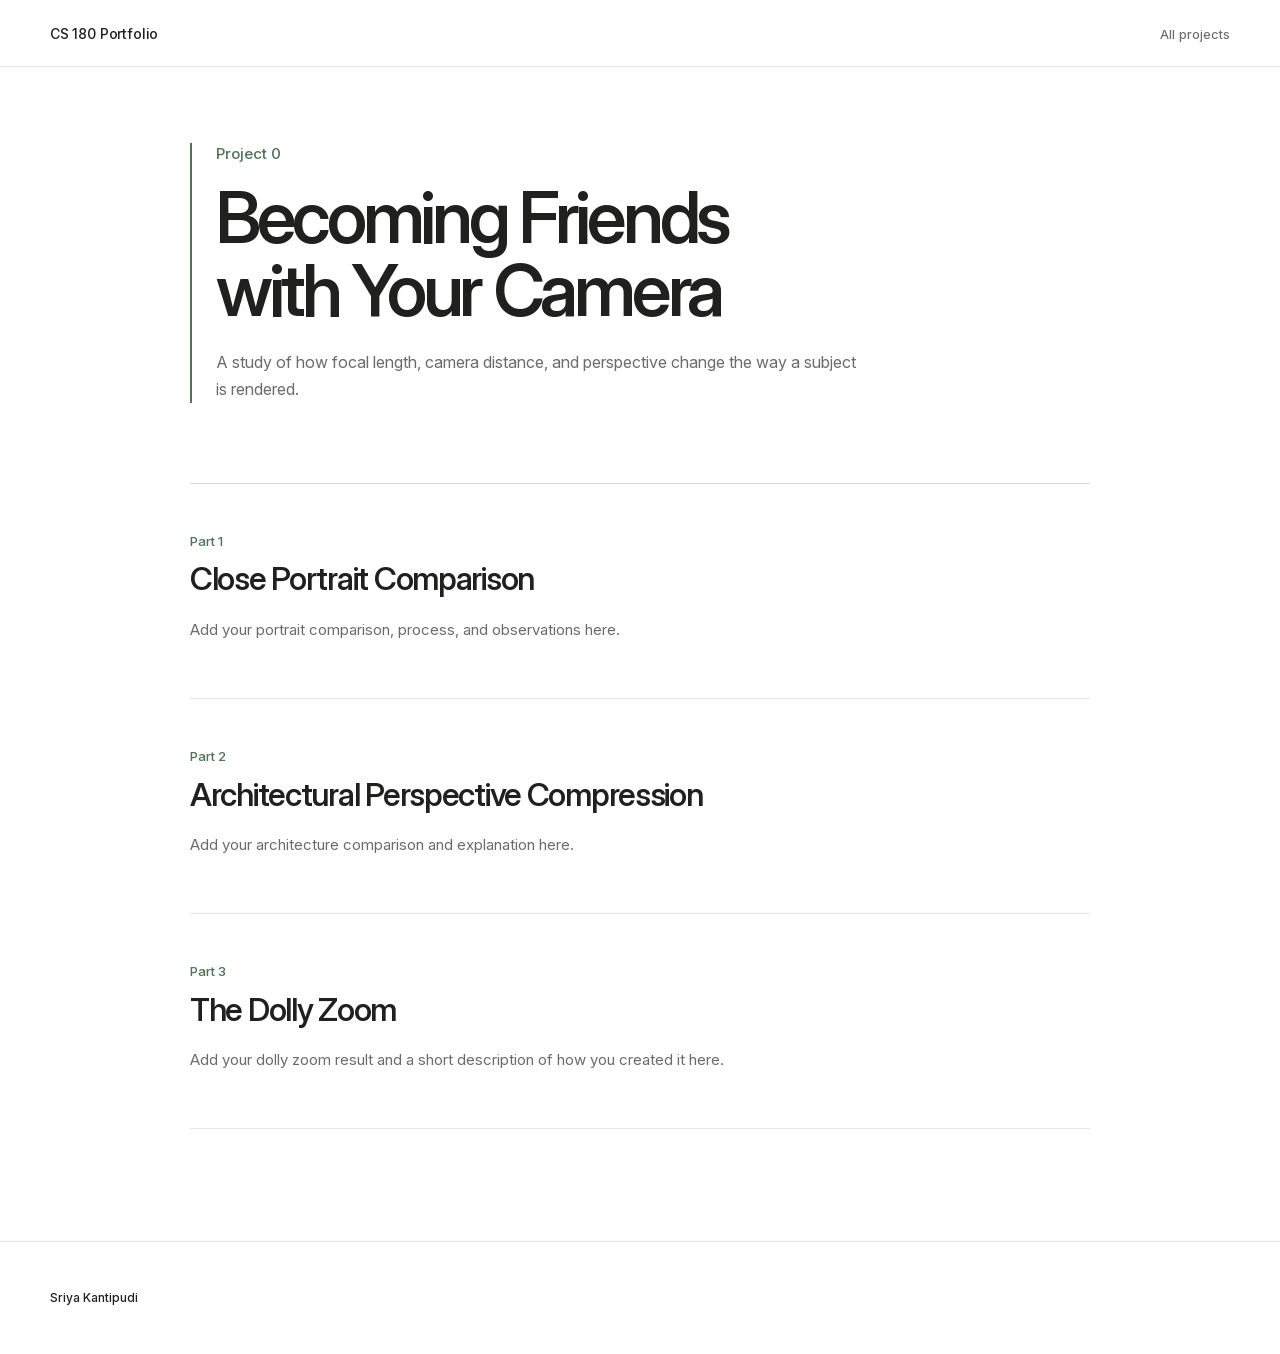
==== 0/index.html @ 3a8ed4e8 "website design" ====
<!doctype html>
<html lang="en">
<head>
    <meta charset="utf-8">
    <meta name="viewport" content="width=device-width, initial-scale=1">
    <meta name="description" content="Project 0: Becoming Friends with Your Camera by Sriya Kantipudi.">
    <meta name="theme-color" content="#ffffff">
    <title>Project 0: Becoming Friends with Your Camera</title>
    <link rel="stylesheet" href="../project.css">
</head>
<body>
    <header class="site-header">
        <div class="container nav-inner">
            <a class="wordmark" href="../">CS 180 Portfolio</a>
            <nav aria-label="Primary navigation">
                <a class="nav-link" href="../#projects">All projects</a>
            </nav>
        </div>
    </header>

    <main class="project-page">
        <header class="project-header">
            <p class="project-number">Project 0</p>
            <h1>Becoming Friends with Your Camera</h1>
            <p class="project-intro">A study of how focal length, camera distance, and perspective change the way a subject is rendered.</p>
        </header>

        <div class="project-content">
            <section class="project-section" aria-labelledby="part-one-title">
                <p class="section-label">Part 1</p>
                <h2 id="part-one-title">Close Portrait Comparison</h2>
                <p>Add your portrait comparison, process, and observations here.</p>

                <!-- Example image markup:
                <div class="media-grid">
                    <figure class="media-block">
                        <img src="./media/close-up.jpg" alt="Describe the close portrait">
                        <figcaption>Close portrait and camera settings.</figcaption>
                    </figure>
                    <figure class="media-block">
                        <img src="./media/zoomed-in.jpg" alt="Describe the zoomed portrait">
                        <figcaption>Zoomed portrait and camera settings.</figcaption>
                    </figure>
                </div>
                -->
            </section>

            <section class="project-section" aria-labelledby="part-two-title">
                <p class="section-label">Part 2</p>
                <h2 id="part-two-title">Architectural Perspective Compression</h2>
                <p>Add your architecture comparison and explanation here.</p>

                <!-- Add images with the media-grid and media-block classes shown above. -->
            </section>

            <section class="project-section" aria-labelledby="part-three-title">
                <p class="section-label">Part 3</p>
                <h2 id="part-three-title">The Dolly Zoom</h2>
                <p>Add your dolly zoom result and a short description of how you created it here.</p>

                <!-- Video example:
                <figure class="media-block">
                    <video controls preload="metadata">
                        <source src="./media/dolly-zoom.mp4" type="video/mp4">
                    </video>
                    <figcaption>Final dolly zoom sequence.</figcaption>
                </figure>
                -->
            </section>
        </div>
    </main>

    <footer class="site-footer">
        <div class="container footer-inner">
            <p>Sriya Kantipudi</p>
        </div>
    </footer>
</body>
</html>
---- project.css ----
@font-face {
    font-family: "Inter";
    src: url("./assets/InterVariable.woff2") format("woff2");
    font-style: normal;
    font-weight: 100 900;
    font-display: swap;
}

:root {
    color-scheme: light;
    --page: #ffffff;
    --surface: #fafbf9;
    --ink: #20211f;
    --muted: #696c67;
    --line: #e3e6e1;
    --line-strong: #d3d8d1;
    --sage: #4f7458;
    --sage-dark: #385740;
    --radius: 8px;
    --container: 1180px;
    font-synthesis: none;
}

* {
    box-sizing: border-box;
}

html {
    scroll-behavior: smooth;
}

body {
    min-width: 320px;
    margin: 0;
    background: var(--page);
    color: var(--ink);
    font-family: "Inter", -apple-system, BlinkMacSystemFont, "Segoe UI", sans-serif;
    -webkit-font-smoothing: antialiased;
    text-rendering: optimizeLegibility;
}

a {
    color: inherit;
}

img {
    display: block;
    max-width: 100%;
}

:focus-visible {
    outline: 3px solid var(--sage);
    outline-offset: 3px;
}

.container {
    width: min(100% - 48px, var(--container));
    margin-inline: auto;
}

.site-header {
    border-bottom: 1px solid var(--line);
    background: var(--page);
}

.nav-inner {
    min-height: 66px;
    display: flex;
    align-items: center;
    justify-content: space-between;
    gap: 32px;
}

.wordmark,
.nav-link {
    text-decoration: none;
}

.wordmark {
    font-size: 0.875rem;
    font-weight: 500;
    letter-spacing: -0.012em;
}

.nav-link {
    padding-block: 5px;
    border-bottom: 1px solid transparent;
    color: var(--muted);
    font-size: 0.8125rem;
    font-weight: 450;
    transition: color 140ms ease, border-color 140ms ease;
}

.nav-link:hover {
    color: var(--sage-dark);
    border-color: currentColor;
}

.project-page {
    width: min(100% - 48px, 900px);
    margin-inline: auto;
    padding-block: 76px 112px;
}

.project-header {
    max-width: 780px;
    padding-left: 24px;
    border-left: 2px solid var(--sage);
}

.project-number {
    margin: 0 0 16px;
    color: var(--sage);
    font-size: 0.9375rem;
    line-height: 1.4;
    font-weight: 520;
}

h1,
h2,
p,
figure {
    margin-top: 0;
}

h1 {
    max-width: 700px;
    margin-bottom: 22px;
    font-size: clamp(2.65rem, 6vw, 4.5rem);
    line-height: 1.02;
    letter-spacing: -0.06em;
    font-weight: 560;
    text-wrap: balance;
}

.project-intro {
    max-width: 650px;
    margin-bottom: 0;
    color: var(--muted);
    font-size: 1rem;
    line-height: 1.7;
}

.project-content {
    margin-top: 80px;
    border-top: 1px solid var(--line-strong);
}

.project-section {
    padding-block: 48px 56px;
    border-bottom: 1px solid var(--line);
}

.section-label {
    margin-bottom: 10px;
    color: var(--sage);
    font-size: 0.8125rem;
    line-height: 1.4;
    font-weight: 520;
}

h2 {
    max-width: 700px;
    margin-bottom: 18px;
    font-size: clamp(1.55rem, 3vw, 2rem);
    line-height: 1.2;
    letter-spacing: -0.04em;
    font-weight: 550;
}

.project-section > p:not(.section-label) {
    max-width: 680px;
    margin-bottom: 0;
    color: var(--muted);
    font-size: 0.9375rem;
    line-height: 1.7;
}

.media-grid {
    display: grid;
    grid-template-columns: repeat(2, minmax(0, 1fr));
    gap: 18px;
    margin-top: 28px;
}

.media-block {
    margin-bottom: 0;
}

.media-block img,
.media-block video {
    width: 100%;
    border: 1px solid var(--line-strong);
    border-radius: var(--radius);
    background: var(--surface);
}

.media-block figcaption {
    margin-top: 10px;
    color: var(--muted);
    font-size: 0.75rem;
    line-height: 1.55;
}

.site-footer {
    border-top: 1px solid var(--line);
}

.footer-inner {
    min-height: 112px;
    display: flex;
    align-items: center;
    color: var(--ink);
    font-size: 0.75rem;
    line-height: 1.5;
    font-weight: 500;
}

.footer-inner p {
    margin-bottom: 0;
}

@media (max-width: 640px) {
    .container,
    .project-page {
        width: min(100% - 32px, var(--container));
    }

    .nav-inner {
        min-height: 60px;
    }

    .project-page {
        padding-block: 56px 80px;
    }

    .project-header {
        padding-left: 18px;
    }

    h1 {
        font-size: clamp(2.5rem, 13vw, 3.5rem);
    }

    .project-content {
        margin-top: 60px;
    }

    .project-section {
        padding-block: 38px 44px;
    }

    .media-grid {
        grid-template-columns: 1fr;
    }
}

@media (prefers-reduced-motion: reduce) {
    html {
        scroll-behavior: auto;
    }

    *,
    *::before,
    *::after {
        scroll-behavior: auto !important;
        transition: none !important;
    }
}
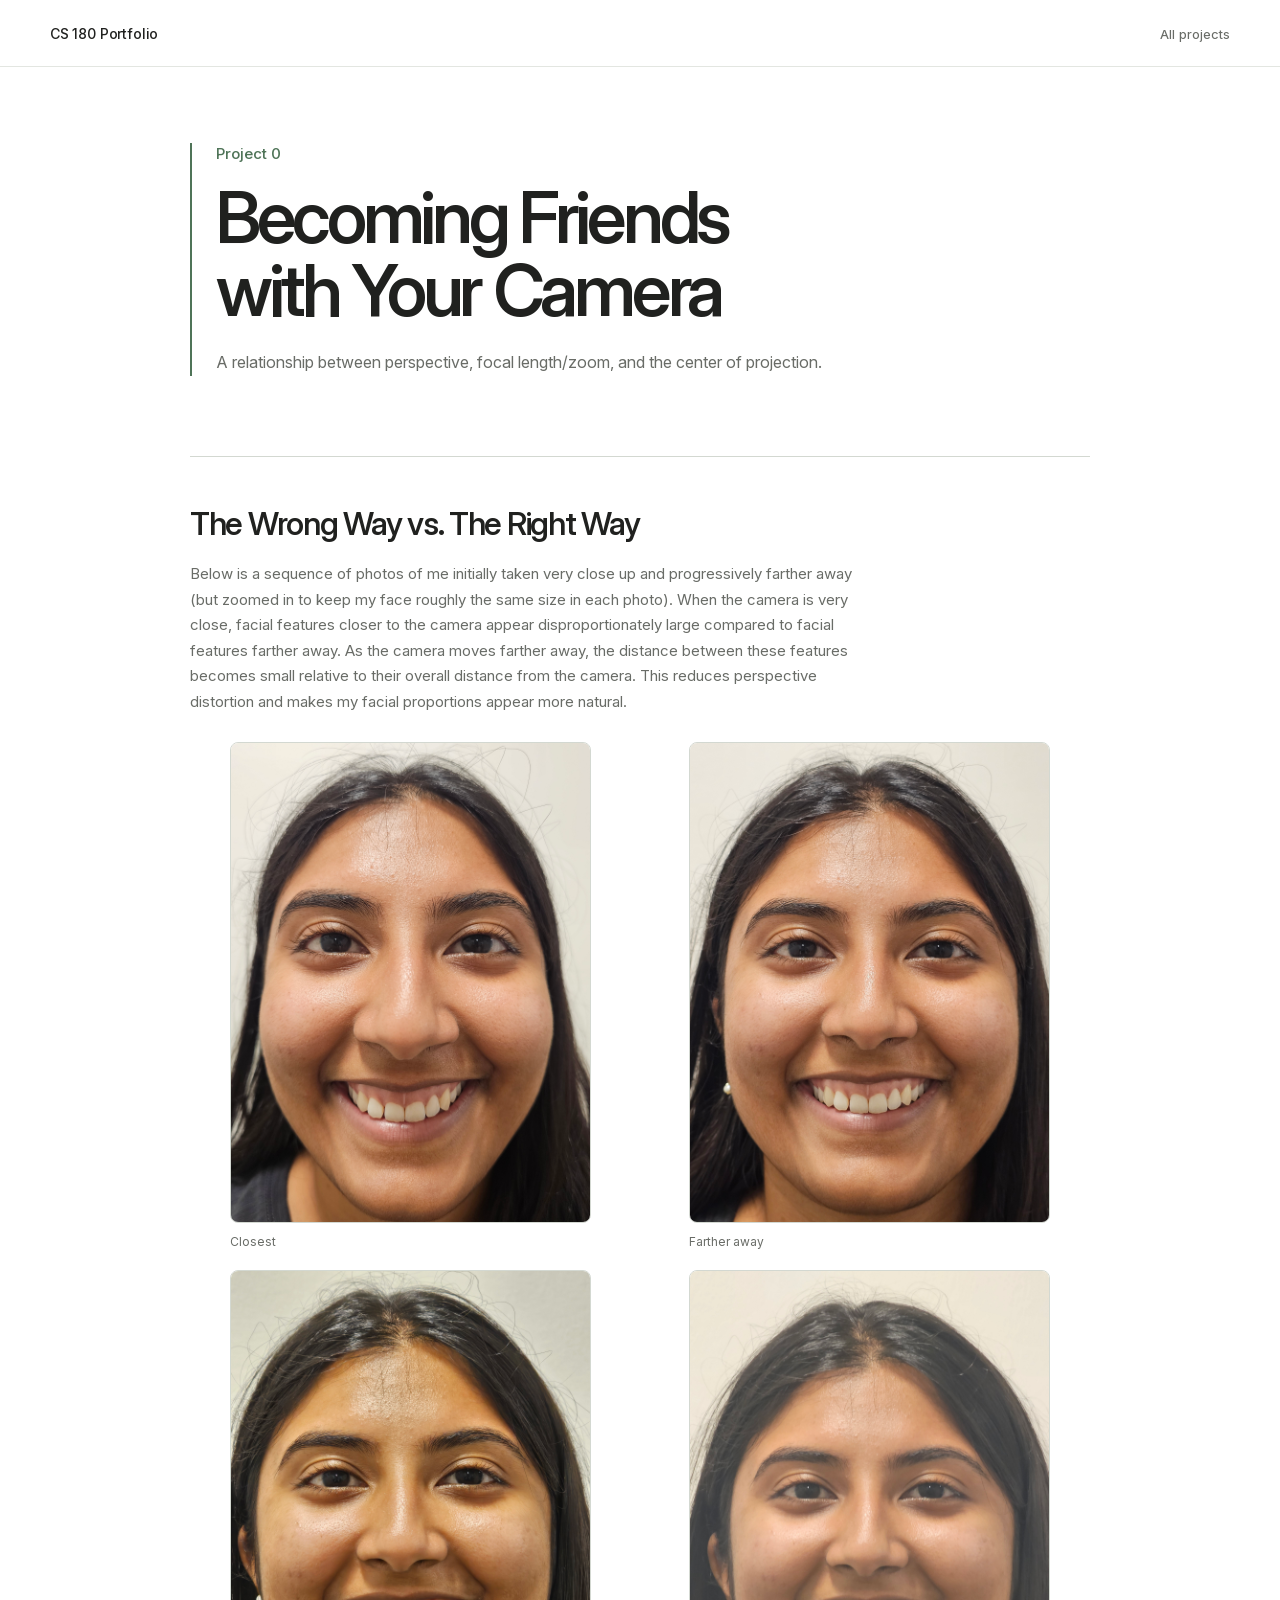
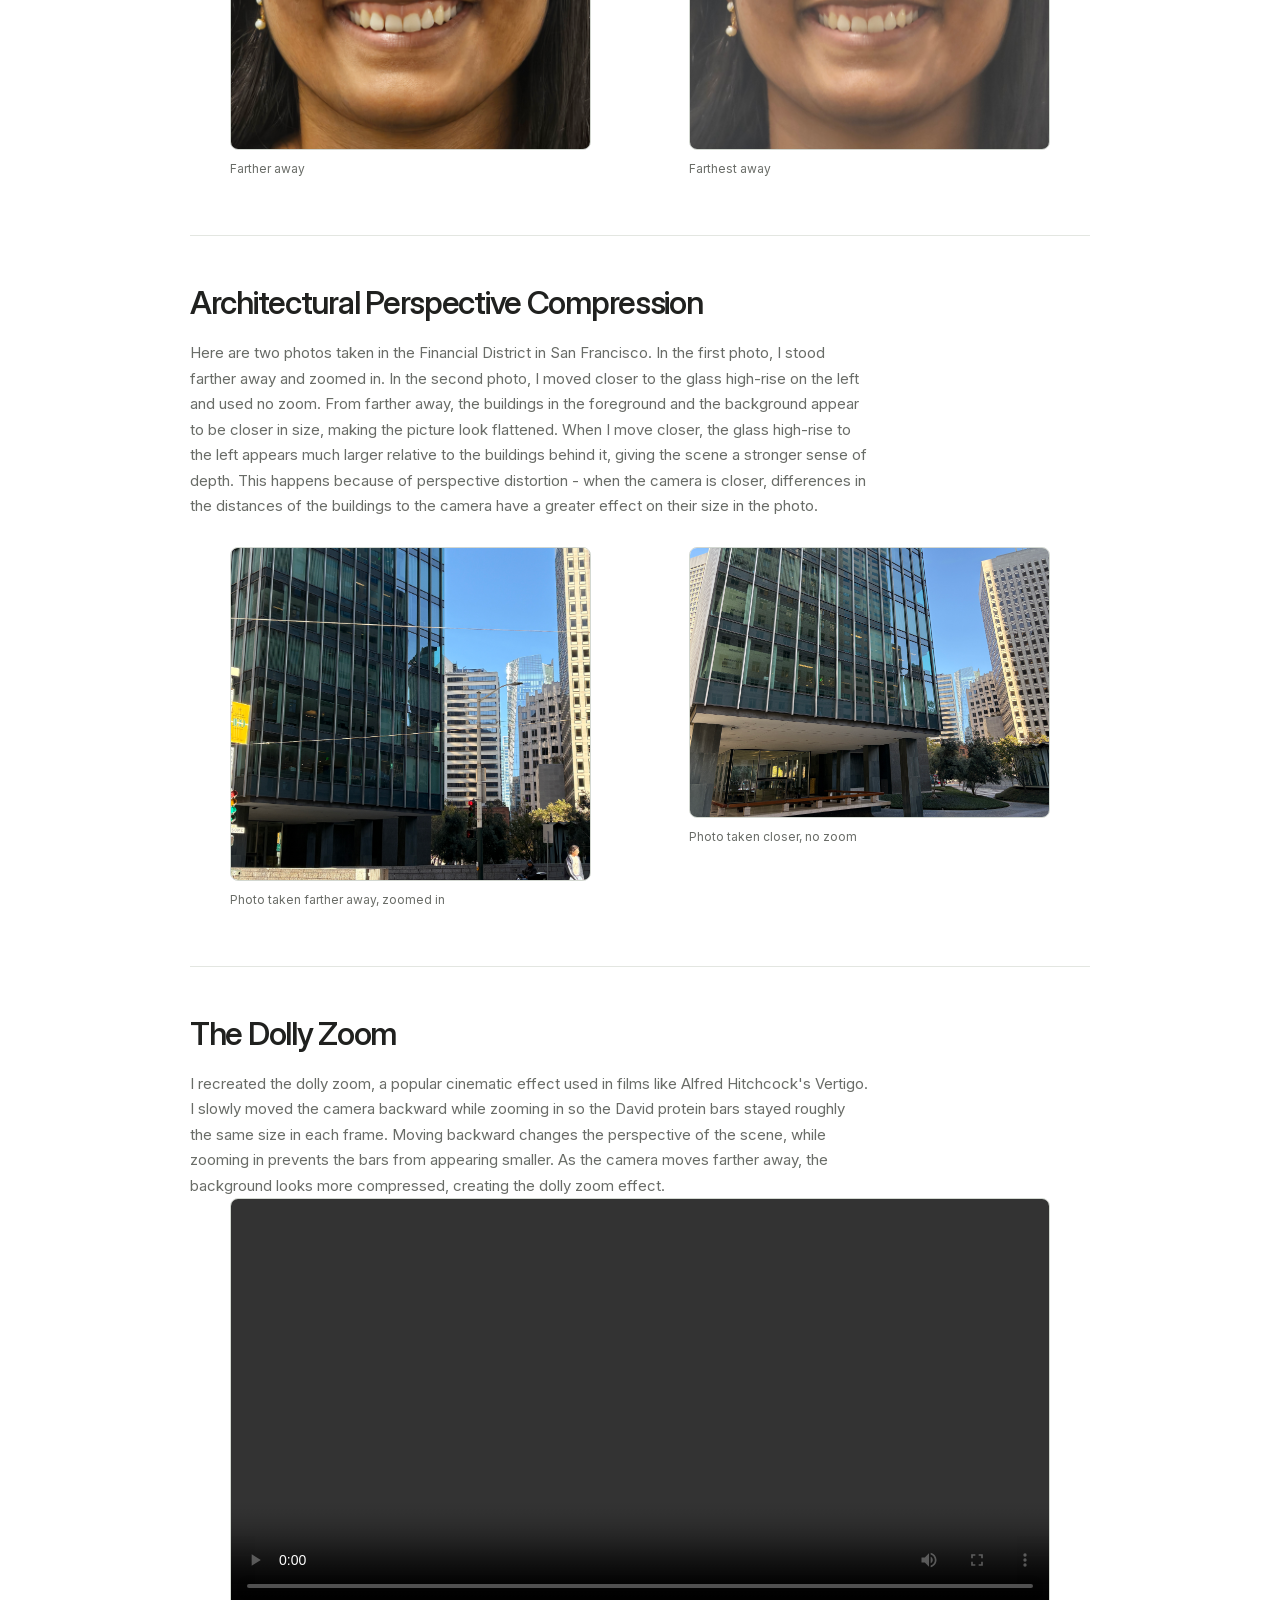
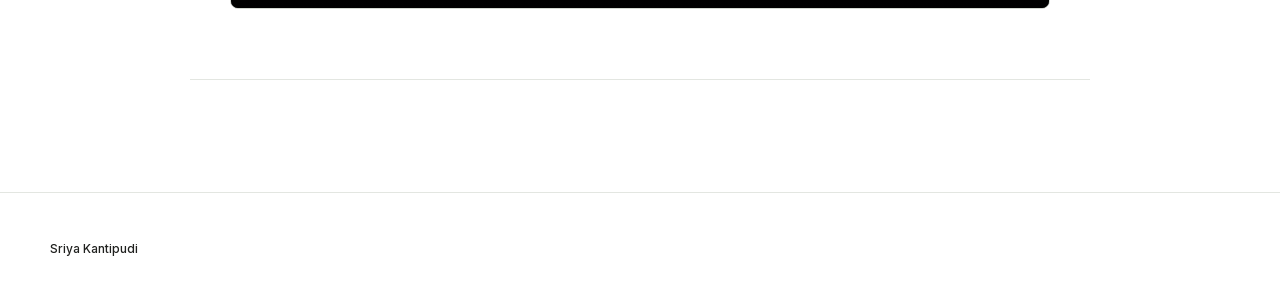
==== commit 7afb9314: "completed project 0" ====
--- a/0/index.html
+++ b/0/index.html
@@ -22,14 +22,39 @@
         <header class="project-header">
             <p class="project-number">Project 0</p>
             <h1>Becoming Friends with Your Camera</h1>
-            <p class="project-intro">A study of how focal length, camera distance, and perspective change the way a subject is rendered.</p>
+            <p class="project-intro">A relationship between perspective, focal length/zoom, and the center of projection.</p>
         </header>
 
         <div class="project-content">
             <section class="project-section" aria-labelledby="part-one-title">
-                <p class="section-label">Part 1</p>
-                <h2 id="part-one-title">Close Portrait Comparison</h2>
-                <p>Add your portrait comparison, process, and observations here.</p>
+                <h2 id="part-one-title">The Wrong Way vs. The Right Way</h2>
+                <p> Below is a sequence of photos of me initially taken very close up and progressively farther away (but zoomed in to keep my face roughly the same size in each photo). 
+                    When the camera is very close, facial features closer to the camera appear disproportionately large compared to facial features farther away. 
+                    As the camera moves farther away, the distance between these features becomes small relative to their overall distance from the camera.
+                    This reduces perspective distortion and makes my facial proportions appear more natural.
+                </p>
+
+                <div class="media-grid media-grid--strip">
+                    <figure class="media-block">
+                        <img src="./media/Zoom1.jpg" alt="Portrait taken from the closest distance">
+                        <figcaption>Closest</figcaption>
+                    </figure>
+
+                    <figure class="media-block">
+                        <img src="./media/Zoom2.jpg" alt="Portrait taken from farther away">
+                        <figcaption>Farther away</figcaption>
+                    </figure>
+
+                    <figure class="media-block">
+                        <img src="./media/Zoom3.jpg" alt="Portrait taken from farther away">
+                        <figcaption>Farther away</figcaption>
+                    </figure>
+
+                    <figure class="media-block">
+                        <img src="./media/Zoom4.jpg" alt="Portrait taken from the farthest distance">
+                        <figcaption>Farthest away</figcaption>
+                    </figure>
+                </div>
 
                 <!-- Example image markup:
                 <div class="media-grid">
@@ -46,17 +71,48 @@
             </section>
 
             <section class="project-section" aria-labelledby="part-two-title">
-                <p class="section-label">Part 2</p>
                 <h2 id="part-two-title">Architectural Perspective Compression</h2>
-                <p>Add your architecture comparison and explanation here.</p>
+                <p>Here are two photos taken in the Financial District in San Francisco. In the first photo, I stood farther away and zoomed in. In the second photo, I moved closer to the glass high-rise on the left and used no zoom.
+                    From farther away, the buildings in the foreground and the background appear to be closer in size, making the picture look flattened. 
+                    When I move closer, the glass high-rise to the left appears much larger relative to the buildings behind it, giving the scene a stronger sense of depth. 
+                    This happens because of perspective distortion - when the camera is closer, differences in the distances of the buildings to the camera have a greater effect on their size in the photo. 
+                </p>
+
+                <div class="media-grid media-grid--pair">
+                    <figure class="media-block">
+                        <div class="media-frame">
+                            <img src="./media/BuildingZoom1.jpg" alt="Photo taken farther away, zoomed in">
+                        </div>
+                        <figcaption>Photo taken farther away, zoomed in</figcaption>
+                    </figure>
+
+                    <figure class="media-block">
+                        <div class="media-frame">
+                            <img src="./media/BuildingNoZoom.JPG" alt="Photo taken closer, no zoom">
+                        </div>
+                        <figcaption>Photo taken closer, no zoom</figcaption>
+                    </figure>
+                </div>
 
                 <!-- Add images with the media-grid and media-block classes shown above. -->
             </section>
 
             <section class="project-section" aria-labelledby="part-three-title">
-                <p class="section-label">Part 3</p>
                 <h2 id="part-three-title">The Dolly Zoom</h2>
-                <p>Add your dolly zoom result and a short description of how you created it here.</p>
+                <p>I recreated the dolly zoom, a popular cinematic effect used in films like Alfred Hitchcock's <i>Vertigo</i>. 
+                    I slowly moved the camera backward while zooming in so the David protein bars stayed roughly the same size in each frame. 
+                    Moving backward changes the perspective of the scene, while zooming in prevents the bars from appearing smaller. 
+                    As the camera moves farther away, the background looks more compressed, creating the dolly zoom effect.
+
+                </p>
+
+                <figure class="media-block">
+                    <video controls preload="metadata">
+                        <source src="./media/DollyZoom.mp4" type="video/mp4">
+                    </video>
+                    <figcaption></figcaption>
+                </figure>
+                
 
                 <!-- Video example:
                 <figure class="media-block">
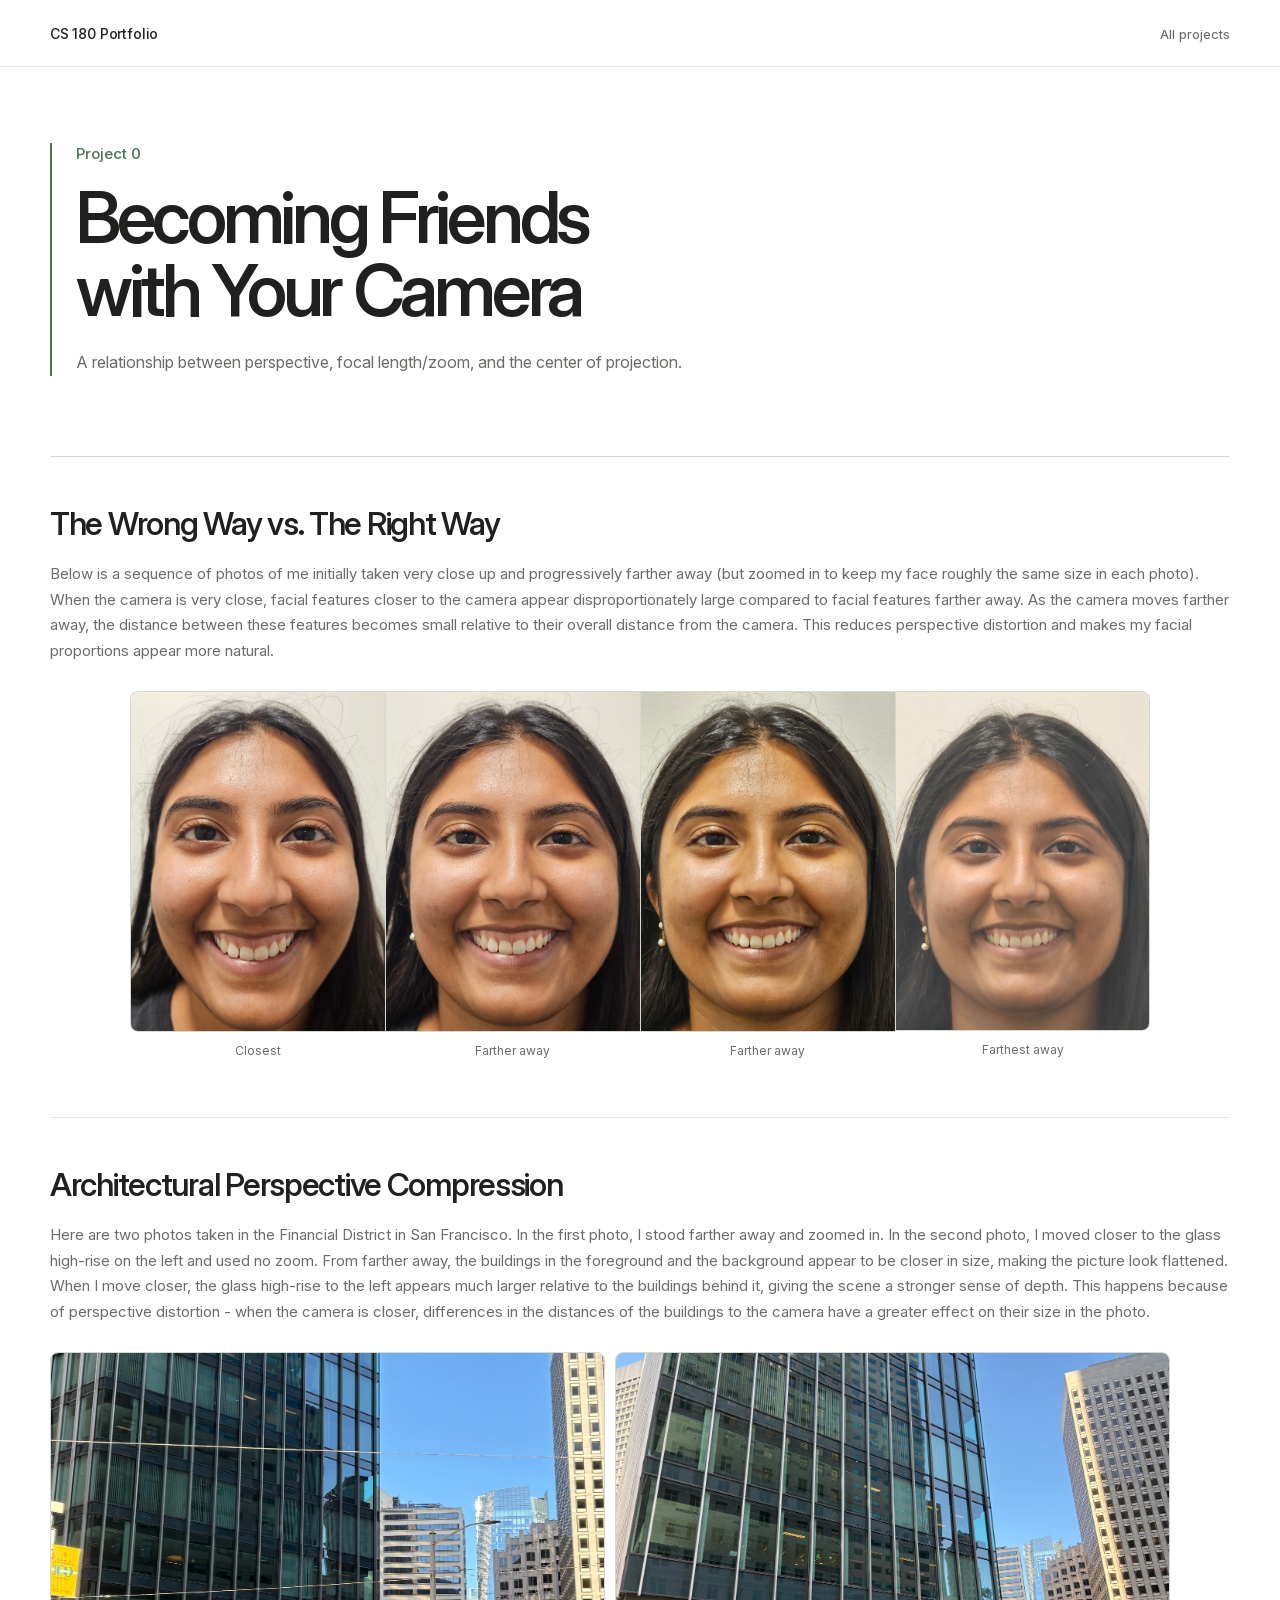
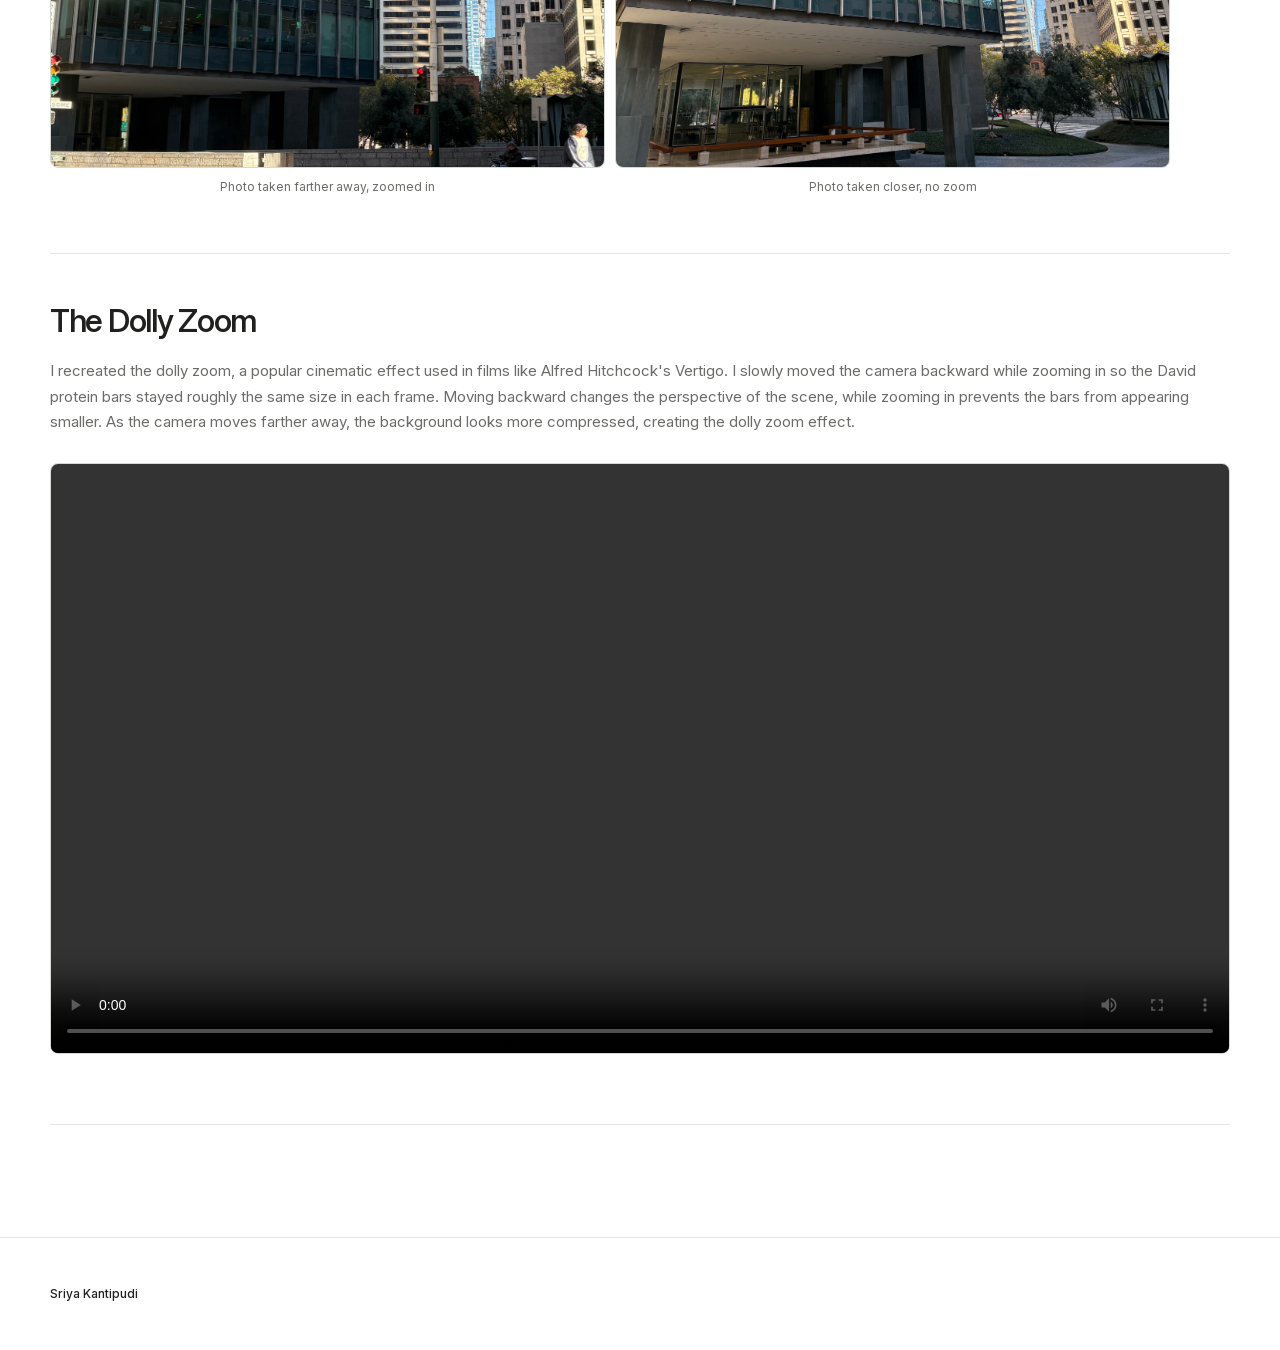
==== commit bd6f0772: "design for proj 0 on website" ====
--- a/0/index.html
+++ b/0/index.html
@@ -6,7 +6,7 @@
     <meta name="description" content="Project 0: Becoming Friends with Your Camera by Sriya Kantipudi.">
     <meta name="theme-color" content="#ffffff">
     <title>Project 0: Becoming Friends with Your Camera</title>
-    <link rel="stylesheet" href="../project.css">
+    <link rel="stylesheet" href="./project.css">
 </head>
 <body>
     <header class="site-header">
--- a/0/project.css
+++ b/0/project.css
@@ -0,0 +1,367 @@
+@font-face {
+    font-family: "Inter";
+    src: url("../assets/InterVariable.woff2") format("woff2");
+    font-style: normal;
+    font-weight: 100 900;
+    font-display: swap;
+}
+
+:root {
+    color-scheme: light;
+    --page: #ffffff;
+    --surface: #fafbf9;
+    --ink: #20211f;
+    --muted: #696c67;
+    --line: #e3e6e1;
+    --line-strong: #d3d8d1;
+    --sage: #4f7458;
+    --sage-dark: #385740;
+    --radius: 8px;
+    --container: 1180px;
+    font-synthesis: none;
+}
+
+* {
+    box-sizing: border-box;
+}
+
+html {
+    scroll-behavior: smooth;
+}
+
+body {
+    min-width: 320px;
+    margin: 0;
+    background: var(--page);
+    color: var(--ink);
+    font-family: "Inter", -apple-system, BlinkMacSystemFont, "Segoe UI", sans-serif;
+    -webkit-font-smoothing: antialiased;
+    text-rendering: optimizeLegibility;
+}
+
+a {
+    color: inherit;
+}
+
+img {
+    display: block;
+    max-width: 100%;
+}
+
+:focus-visible {
+    outline: 3px solid var(--sage);
+    outline-offset: 3px;
+}
+
+.container {
+    width: min(100% - 48px, var(--container));
+    margin-inline: auto;
+}
+
+.site-header {
+    border-bottom: 1px solid var(--line);
+    background: var(--page);
+}
+
+.nav-inner {
+    min-height: 66px;
+    display: flex;
+    align-items: center;
+    justify-content: space-between;
+    gap: 32px;
+}
+
+.wordmark,
+.nav-link {
+    text-decoration: none;
+}
+
+.wordmark {
+    font-size: 0.875rem;
+    font-weight: 500;
+    letter-spacing: -0.012em;
+}
+
+.nav-link {
+    padding-block: 5px;
+    border-bottom: 1px solid transparent;
+    color: var(--muted);
+    font-size: 0.8125rem;
+    font-weight: 450;
+    transition: color 140ms ease, border-color 140ms ease;
+}
+
+.nav-link:hover {
+    color: var(--sage-dark);
+    border-color: currentColor;
+}
+
+.project-page {
+    width: min(100% - 48px, 1180px);
+    margin-inline: auto;
+    padding-block: 76px 112px;
+}
+
+.project-header {
+    max-width: 780px;
+    padding-left: 24px;
+    border-left: 2px solid var(--sage);
+}
+
+.project-number {
+    margin: 0 0 16px;
+    color: var(--sage);
+    font-size: 0.9375rem;
+    line-height: 1.4;
+    font-weight: 520;
+}
+
+h1,
+h2,
+p,
+figure {
+    margin-top: 0;
+}
+
+h1 {
+    max-width: 700px;
+    margin-bottom: 22px;
+    font-size: clamp(2.65rem, 6vw, 4.5rem);
+    line-height: 1.02;
+    letter-spacing: -0.06em;
+    font-weight: 560;
+    text-wrap: balance;
+}
+
+.project-intro {
+    max-width: 650px;
+    margin-bottom: 0;
+    color: var(--muted);
+    font-size: 1rem;
+    line-height: 1.7;
+}
+
+.project-content {
+    margin-top: 80px;
+    border-top: 1px solid var(--line-strong);
+}
+
+.project-section {
+    padding-block: 48px 56px;
+    border-bottom: 1px solid var(--line);
+}
+
+.section-label {
+    margin-bottom: 10px;
+    color: var(--sage);
+    font-size: 0.8125rem;
+    line-height: 1.4;
+    font-weight: 520;
+}
+
+h2 {
+    max-width: 700px;
+    margin-bottom: 18px;
+    font-size: clamp(1.55rem, 3vw, 2rem);
+    line-height: 1.2;
+    letter-spacing: -0.04em;
+    font-weight: 550;
+}
+
+.project-section > p:not(.section-label) {
+    max-width: 100%;
+    margin-bottom: 0;
+    color: var(--muted);
+    font-size: 0.9375rem;
+    line-height: 1.7;
+}
+
+.media-grid {
+    display: grid;
+    grid-template-columns: repeat(4, minmax(0, 1fr));
+    gap: 10px;
+    width: 100%;
+    margin-top: 28px;
+}
+
+.media-grid--pair {
+    grid-template-columns: repeat(2, minmax(0, 1fr));
+    width: min(100%, 1120px);
+}
+
+.media-grid--strip {
+    gap: 0;
+    width: min(100%, 1020px);
+    margin-inline: auto;
+}
+
+.media-grid--strip .media-block img,
+.media-grid--strip .media-block video {
+    border-radius: 0;
+}
+
+.media-grid--strip .media-block:not(:last-child) img,
+.media-grid--strip .media-block:not(:last-child) video {
+    border-right: 0;
+}
+
+.media-grid--strip .media-block:first-child img,
+.media-grid--strip .media-block:first-child video {
+    border-radius: var(--radius) 0 0 var(--radius);
+}
+
+.media-grid--strip .media-block:last-child img,
+.media-grid--strip .media-block:last-child video {
+    border-radius: 0 var(--radius) var(--radius) 0;
+}
+
+.media-block {
+    min-width: 0;
+    margin: 0;
+}
+
+.project-section > .media-block {
+    margin-top: 28px;
+}
+
+.media-block img,
+.media-block video {
+    width: 100%;
+    height: auto;
+    border: 1px solid var(--line-strong);
+    border-radius: var(--radius);
+    background: var(--surface);
+    transition: transform 180ms ease, border-color 180ms ease;
+}
+
+.media-block:hover img,
+.media-block:hover video {
+    border-color: #94a997;
+    transform: translateY(-2px);
+}
+
+.media-block figcaption {
+    margin-top: 10px;
+    color: var(--muted);
+    font-size: 0.75rem;
+    line-height: 1.55;
+    text-align: center;
+}
+
+.media-grid--pair .media-block {
+    display: flex;
+    flex-direction: column;
+}
+
+.media-grid--pair .media-block img,
+.media-grid--pair .media-block video {
+    border: 0;
+    border-radius: 0;
+}
+
+.media-grid--pair .media-frame {
+    width: 100%;
+    aspect-ratio: 4 / 3;
+    overflow: hidden;
+    border: 1px solid var(--line-strong);
+    border-radius: var(--radius);
+    background: var(--surface);
+}
+
+.media-grid--pair .media-frame img,
+.media-grid--pair .media-frame video {
+    width: 100%;
+    height: 100%;
+    object-fit: fill;
+}
+
+.media-grid--pair .media-block:hover .media-frame {
+    border-color: #94a997;
+    transform: translateY(-2px);
+}
+
+.media-grid--pair .media-block:hover .media-frame img,
+.media-grid--pair .media-block:hover .media-frame video {
+    transform: none;
+}
+
+.media-grid--pair .media-block figcaption {
+    margin-top: auto;
+    padding-top: 10px;
+    width: max-content;
+    max-width: none;
+    align-self: center;
+    white-space: nowrap;
+}
+
+.site-footer {
+    border-top: 1px solid var(--line);
+}
+
+.footer-inner {
+    min-height: 112px;
+    display: flex;
+    align-items: center;
+    color: var(--ink);
+    font-size: 0.75rem;
+    line-height: 1.5;
+    font-weight: 500;
+}
+
+.footer-inner p {
+    margin-bottom: 0;
+}
+
+@media (max-width: 640px) {
+    .container,
+    .project-page {
+        width: min(100% - 32px, var(--container));
+    }
+
+    .nav-inner {
+        min-height: 60px;
+    }
+
+    .project-page {
+        padding-block: 56px 80px;
+    }
+
+    .project-header {
+        padding-left: 18px;
+    }
+
+    h1 {
+        font-size: clamp(2.5rem, 13vw, 3.5rem);
+    }
+
+    .project-content {
+        margin-top: 60px;
+    }
+
+    .project-section {
+        padding-block: 38px 44px;
+    }
+
+    .media-grid {
+        grid-template-columns: repeat(2, minmax(0, 1fr));
+        gap: 14px;
+        width: 100%;
+    }
+
+    .media-grid--pair .media-block figcaption {
+        white-space: normal;
+    }
+}
+
+@media (prefers-reduced-motion: reduce) {
+    html {
+        scroll-behavior: auto;
+    }
+
+    *,
+    *::before,
+    *::after {
+        scroll-behavior: auto !important;
+        transition: none !important;
+    }
+}
